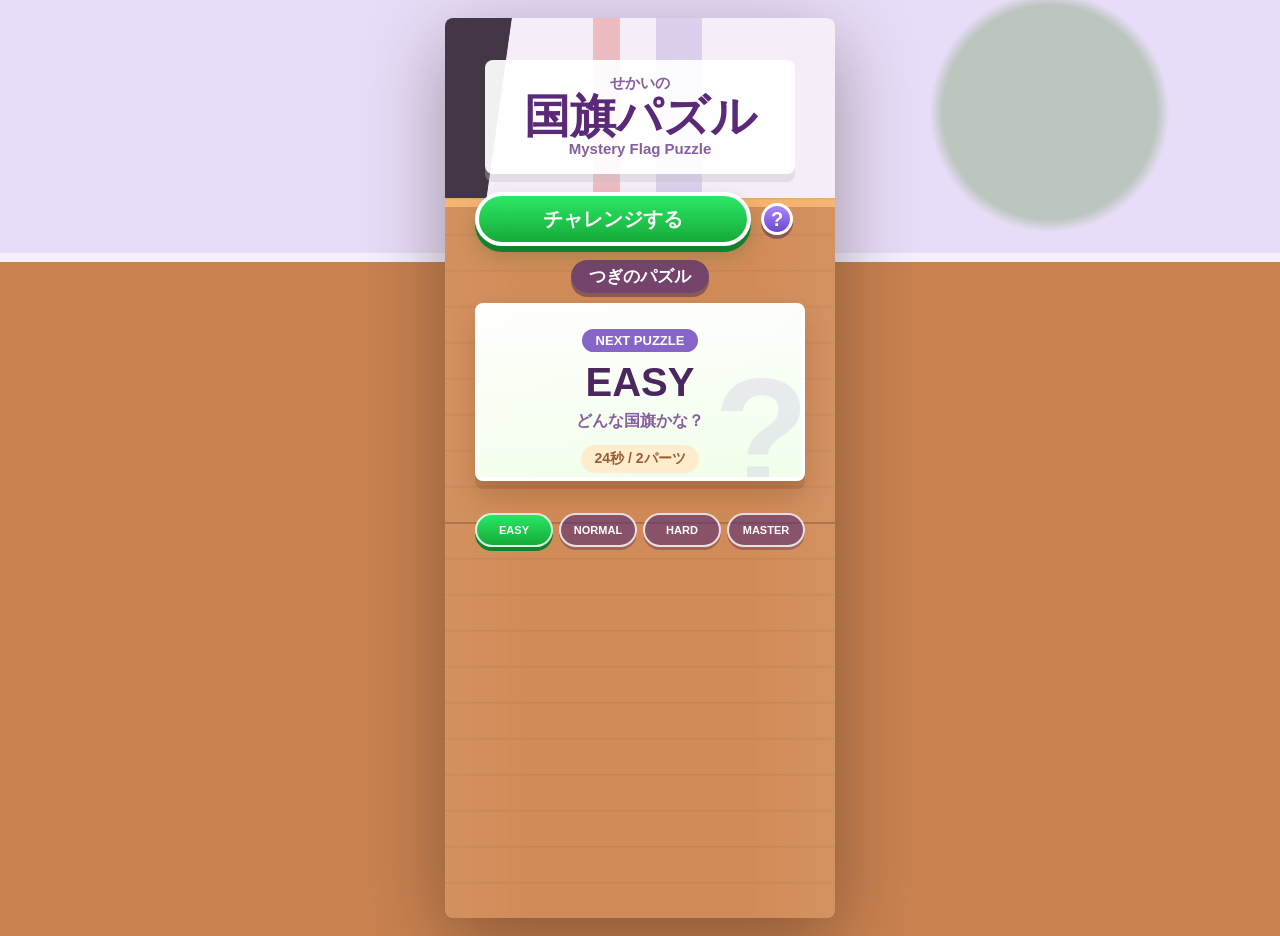
==== index.html @ 8a5a6264 "Create world flag puzzle game" ====
<!doctype html>
<html lang="ja">
  <head>
    <meta charset="utf-8" />
    <meta name="viewport" content="width=device-width, initial-scale=1" />
    <title>せかいの国旗パズルゲーム</title>
    <link rel="stylesheet" href="styles.css" />
  </head>
  <body>
    <main class="game" aria-live="polite">
      <section class="desk" aria-label="国旗パズルゲーム">
        <section class="home-screen" id="homeScreen" aria-label="トップ画面">
          <div class="home-title">
            <span class="title-small">せかいの</span>
            <h1>国旗パズル</h1>
            <span class="title-small">Mystery Flag Puzzle</span>
          </div>

          <div class="home-actions">
            <button class="start-button" id="startButton" type="button">チャレンジする</button>
            <button class="help-button help-button-large" id="homeRulesButton" type="button" aria-label="ルールを見る" title="ルールを見る">?</button>
          </div>

          <div class="level-select-title">つぎのパズル</div>
          <div class="level-list next-challenge" id="levelList"></div>
          <div class="difficulty-road" id="difficultyRoad" aria-label="難易度の進み方"></div>
        </section>

        <section class="play-screen" id="playScreen" aria-label="プレイ画面" hidden>
          <div class="top-ui">
            <button class="icon-button" id="homeButton" type="button" aria-label="トップへ戻る" title="トップへ戻る">
              <span aria-hidden="true">⌂</span>
            </button>
            <div class="country-pill" id="countryName">
              <span class="country-ja">メキシコ</span>
              <span class="country-en">Mexico</span>
            </div>
            <div class="point-pill" aria-label="ポイント" title="ポイント">
              <span class="point-badge" aria-hidden="true"></span>
              <span id="pointCount">0</span>
            </div>
          </div>

          <div class="level-row">
            <div class="level-chip" id="levelChip">STAGE 1</div>
            <button class="help-button" id="rulesButton" type="button" aria-label="ルールを見る" title="ルールを見る">?</button>
          </div>

          <div class="timer-pill" aria-label="残り時間">
            <span class="clock" aria-hidden="true"></span>
            <span id="timer">20s</span>
          </div>

          <div class="flag-stage">
            <div class="tray">
              <div class="flag-board" id="flagBoard"></div>
            </div>
          </div>

          <div class="parts-zone" id="partsZone" aria-label="候補パーツ"></div>

          <div class="hint-pill" id="message">パーツをタップして国旗を完成させよう</div>
          <button class="continue-button" id="continueButton" type="button" hidden>つぎへ</button>
        </section>

        <dialog class="result-dialog" id="resultDialog">
          <div class="result-title" id="resultTitle">クリア！</div>
          <p id="resultText">よくできました。</p>
          <div class="result-actions">
            <button class="secondary-button" id="closeDialogButton" type="button">つづける</button>
            <button class="primary-button" id="nextButton" type="button">次の国旗</button>
          </div>
        </dialog>

        <dialog class="rules-dialog" id="rulesDialog">
          <div class="result-title">ルール</div>
          <p>国名に合うパーツを全部タップして、国旗を完成させます。</p>
          <p>正しいパーツは +1 ポイント。クリア時は残り時間ボーナスが入ります。</p>
          <p>ポイントはスコアです。最後まで進むとランクが出ます。</p>
          <div class="result-actions">
            <button class="primary-button" id="closeRulesButton" type="button">OK</button>
          </div>
        </dialog>
      </section>
    </main>

    <script src="script.js"></script>
  </body>
</html>
---- styles.css ----
:root {
  --ink: #402151;
  --panel: #fff7e5;
  --wood: #d28a53;
  --wood-dark: #9d623a;
  --sky: #e8ddf8;
  --blue: #18b8e8;
  --green: #22cf4f;
  --red: #f32935;
  --shadow: 0 18px 26px rgba(82, 48, 27, 0.24);
}

* {
  box-sizing: border-box;
}

html,
body {
  min-height: 100%;
}

body {
  margin: 0;
  font-family: "Trebuchet MS", "Hiragino Sans", "Yu Gothic", sans-serif;
  color: var(--ink);
  background:
    radial-gradient(circle at 82% 12%, rgba(85, 142, 55, 0.3) 0 8%, transparent 9%),
    linear-gradient(180deg, var(--sky) 0 27%, #f4f0ff 27% 28%, #c98250 28% 100%);
}

button {
  font: inherit;
}

[hidden] {
  display: none !important;
}

.game {
  min-height: 100vh;
  display: grid;
  align-items: center;
  justify-items: start;
  padding: 0;
}

.desk {
  position: relative;
  width: min(390px, 100vw);
  min-height: min(900px, 100vh);
  overflow: hidden;
  border-radius: 8px;
  background:
    linear-gradient(90deg, rgba(255, 255, 255, 0.05), transparent 22% 78%, rgba(255, 255, 255, 0.06)),
    repeating-linear-gradient(0deg, transparent 0 34px, rgba(103, 62, 38, 0.09) 35px 36px),
    linear-gradient(180deg, #f4b26c 0 21%, #d18b58 21% 100%);
  box-shadow: 0 24px 80px rgba(37, 18, 17, 0.38);
}

.desk::before {
  content: "";
  position: absolute;
  inset: 0 0 auto 0;
  height: 180px;
  background:
    linear-gradient(98deg, #433746 0 16%, transparent 16.2%),
    linear-gradient(90deg, transparent 0 38%, rgba(219, 96, 91, 0.35) 38% 45%, transparent 45% 54%, rgba(139, 117, 202, 0.25) 54% 66%, transparent 66%),
    #f5edf8;
}

.desk::after {
  content: "";
  position: absolute;
  left: 0;
  right: 0;
  top: 504px;
  height: 2px;
  background: rgba(99, 60, 35, 0.28);
}

.top-ui,
.level-row,
.home-screen,
.play-screen,
.timer-pill,
.flag-stage,
.parts-zone,
.hint-pill {
  position: relative;
  z-index: 1;
}

.home-screen {
  height: min(900px, 100vh);
  overflow-y: auto;
  padding: 42px 18px 18px;
  scrollbar-width: thin;
}

.home-title {
  width: min(310px, 100%);
  margin: 0 auto 18px;
  padding: 14px 18px 16px;
  border-radius: 8px;
  color: #5a2a78;
  background: rgba(255, 255, 255, 0.93);
  text-align: center;
  box-shadow: 0 8px 0 rgba(194, 190, 196, 0.35);
}

.home-title h1 {
  margin: 0;
  font-size: clamp(34px, 10vw, 46px);
  line-height: 1.05;
  letter-spacing: 0;
}

.title-small {
  display: block;
  color: #86609e;
  font-size: 15px;
  font-weight: 900;
  line-height: 1.2;
}

.home-actions {
  display: grid;
  grid-template-columns: 1fr 44px;
  gap: 10px;
  width: min(330px, 100%);
  margin: 0 auto 14px;
  align-items: center;
}

.start-button {
  min-height: 54px;
  border: 4px solid #fff;
  border-radius: 999px;
  color: #fff;
  background: linear-gradient(180deg, #2be865, #16aa39);
  font-size: 20px;
  font-weight: 900;
  box-shadow: 0 6px 0 #10822d, 0 10px 18px rgba(27, 96, 35, 0.24);
  cursor: pointer;
}

.help-button-large {
  width: 44px;
  font-size: 24px;
}

.level-select-title {
  width: max-content;
  margin: 0 auto 10px;
  padding: 5px 18px;
  border-radius: 999px;
  color: #fff;
  background: rgba(91, 49, 116, 0.78);
  font-size: 17px;
  font-weight: 900;
  box-shadow: 0 4px 0 rgba(59, 30, 77, 0.45);
}

.level-list {
  display: grid;
  gap: 14px;
  padding-bottom: 18px;
}

.next-challenge {
  width: min(330px, 100%);
  margin: 0 auto;
}

.next-stage-card {
  position: relative;
  min-height: 178px;
  width: 100%;
  border: 4px solid rgba(255, 255, 255, 0.92);
  border-radius: 8px;
  color: #4a275e;
  background:
    linear-gradient(180deg, rgba(255, 255, 255, 0.96), rgba(255, 247, 229, 0.96)),
    linear-gradient(135deg, #fff3b8, #9be29b);
  box-shadow: 0 8px 0 rgba(130, 78, 46, 0.25), 0 16px 26px rgba(89, 50, 32, 0.2);
  cursor: pointer;
  overflow: hidden;
}

.next-stage-card::before {
  content: "?";
  position: absolute;
  right: -8px;
  bottom: -34px;
  color: rgba(135, 101, 200, 0.12);
  font-size: 156px;
  font-weight: 900;
  line-height: 1;
}

.next-stage-card span {
  position: relative;
  z-index: 1;
  display: block;
  text-align: center;
}

.next-stage-kicker {
  width: max-content;
  margin: 18px auto 10px;
  padding: 4px 14px;
  border-radius: 999px;
  color: #fff;
  background: #8765c8;
  font-size: 13px;
  font-weight: 900;
}

.next-stage-title {
  color: #4a275e;
  font-size: 40px;
  font-weight: 900;
  line-height: 1;
}

.next-stage-hint {
  margin-top: 9px;
  color: #86609e;
  font-size: 16px;
  font-weight: 900;
}

.next-stage-meta {
  width: max-content;
  margin: 13px auto 0;
  padding: 5px 13px;
  border-radius: 999px;
  color: #9a5b35;
  background: rgba(255, 236, 202, 0.92);
  font-size: 14px;
  font-weight: 900;
}

.next-stage-card.difficulty-easy {
  background:
    linear-gradient(180deg, rgba(255, 255, 255, 0.96), rgba(245, 255, 238, 0.96)),
    linear-gradient(135deg, #fff3b8, #76e596);
}

.next-stage-card.difficulty-normal {
  background:
    linear-gradient(180deg, rgba(255, 255, 255, 0.96), rgba(235, 250, 255, 0.96)),
    linear-gradient(135deg, #bff1ff, #78b8ff);
}

.next-stage-card.difficulty-hard {
  background:
    linear-gradient(180deg, rgba(255, 255, 255, 0.96), rgba(255, 245, 226, 0.96)),
    linear-gradient(135deg, #ffd47c, #ff9a5a);
}

.next-stage-card.difficulty-master {
  background:
    linear-gradient(180deg, rgba(255, 255, 255, 0.96), rgba(244, 236, 255, 0.96)),
    linear-gradient(135deg, #d5c4ff, #8b64df);
}

.difficulty-road {
  display: grid;
  grid-template-columns: repeat(4, minmax(0, 1fr));
  gap: 6px;
  width: min(330px, 100%);
  margin: 14px auto 0;
}

.road-item {
  min-height: 34px;
  display: grid;
  place-items: center;
  padding: 0 2px;
  border: 2px solid rgba(255, 255, 255, 0.82);
  border-radius: 999px;
  color: #fff;
  background: rgba(91, 49, 116, 0.62);
  font-size: 11px;
  font-weight: 900;
  box-shadow: 0 3px 0 rgba(59, 30, 77, 0.32);
  cursor: pointer;
}

.road-item.active {
  background: linear-gradient(180deg, #2be865, #16aa39);
  box-shadow: 0 4px 0 #10822d;
}

.difficulty-section {
  border-radius: 8px;
  padding: 10px;
  background: rgba(255, 247, 229, 0.62);
  box-shadow: inset 0 0 0 2px rgba(255, 255, 255, 0.55);
}

.difficulty-header {
  display: flex;
  align-items: center;
  justify-content: space-between;
  gap: 8px;
  margin-bottom: 9px;
}

.difficulty-name {
  display: inline-flex;
  min-height: 30px;
  align-items: center;
  padding: 3px 14px;
  border-radius: 999px;
  color: #fff;
  font-size: 18px;
  font-weight: 900;
  box-shadow: 0 4px 0 rgba(72, 42, 52, 0.25);
}

.difficulty-note {
  color: #6c4257;
  font-size: 12px;
  font-weight: 900;
}

.difficulty-easy .difficulty-name {
  background: linear-gradient(180deg, #35df65, #17a949);
}

.difficulty-normal .difficulty-name {
  background: linear-gradient(180deg, #28c8ef, #168db5);
}

.difficulty-hard .difficulty-name {
  background: linear-gradient(180deg, #ffb53d, #e2741d);
}

.difficulty-master .difficulty-name {
  background: linear-gradient(180deg, #a887ff, #6841bd);
}

.difficulty-grid {
  display: grid;
  grid-template-columns: repeat(2, minmax(0, 1fr));
  gap: 10px;
}

.level-card {
  min-height: 76px;
  padding: 11px 8px 10px;
  border: 3px solid rgba(255, 255, 255, 0.88);
  border-radius: 8px;
  color: #4a275e;
  background:
    linear-gradient(180deg, rgba(255, 255, 255, 0.95), rgba(255, 247, 229, 0.95)),
    linear-gradient(135deg, #fff3b8, #f7b0c8);
  box-shadow: 0 6px 0 rgba(130, 78, 46, 0.23), 0 10px 18px rgba(89, 50, 32, 0.18);
  cursor: pointer;
  text-align: center;
}

.level-card.next-level {
  border-color: #fff;
  background:
    linear-gradient(180deg, rgba(255, 255, 255, 0.98), rgba(255, 250, 220, 0.98)),
    linear-gradient(135deg, #fff18c, #5ee48a);
  box-shadow: 0 7px 0 rgba(20, 122, 61, 0.35), 0 10px 18px rgba(89, 50, 32, 0.18);
}

.level-card:active {
  transform: translateY(4px);
  box-shadow: 0 2px 0 rgba(130, 78, 46, 0.23);
}

.level-card span {
  display: block;
}

.level-card-number {
  width: max-content;
  margin: 0 auto 4px;
  padding: 2px 9px;
  border-radius: 999px;
  color: #fff;
  background: #8765c8;
  font-size: 12px;
  font-weight: 900;
}

.level-card-en {
  color: #86609e;
  font-size: 11px;
  font-weight: 900;
  line-height: 1.2;
  text-transform: uppercase;
}

.level-card-meta {
  margin-top: 6px;
  color: #9a5b35;
  font-size: 12px;
  font-weight: 900;
}

.top-ui {
  display: grid;
  grid-template-columns: 52px 1fr 94px;
  gap: 12px;
  align-items: center;
  padding: 48px 22px 0;
}

.icon-button {
  width: 50px;
  aspect-ratio: 1;
  border: 4px solid #fff;
  border-radius: 50%;
  color: #fff;
  background: linear-gradient(180deg, #7e88ff, #4a4cd4);
  font-size: 34px;
  font-weight: 900;
  line-height: 1;
  box-shadow: 0 4px 0 #2b2c87, 0 6px 14px rgba(22, 18, 71, 0.35);
  cursor: pointer;
}

.country-pill,
.timer-pill,
.point-pill,
.hint-pill {
  display: flex;
  align-items: center;
  justify-content: center;
  border-radius: 999px;
  font-weight: 900;
  letter-spacing: 0;
  text-align: center;
}

.country-pill {
  flex-direction: column;
  gap: 1px;
  min-width: 0;
  min-height: 58px;
  padding: 7px 12px 8px;
  color: #5a2a78;
  background: rgba(255, 255, 255, 0.93);
  white-space: nowrap;
  box-shadow: 0 8px 0 rgba(194, 190, 196, 0.35);
}

.country-ja {
  font-size: clamp(24px, 6.8vw, 34px);
  line-height: 1.02;
}

.country-en {
  color: #86609e;
  font-size: clamp(12px, 3.2vw, 15px);
  line-height: 1;
}

.point-pill {
  gap: 8px;
  justify-content: flex-start;
  padding: 0 10px 0 6px;
  min-height: 44px;
  color: #fff;
  background: rgba(66, 55, 67, 0.35);
  font-size: 28px;
  text-shadow: 0 2px 0 rgba(0, 0, 0, 0.18);
}

.point-badge {
  position: relative;
  display: grid;
  place-items: center;
  width: 34px;
  aspect-ratio: 1;
  border-radius: 50%;
  border: 4px solid #ffdf65;
  background: radial-gradient(circle, #ffef6c 0 28%, #f7b72e 30% 100%);
  box-shadow: inset 0 0 0 3px #e78f17;
}

.point-badge::before {
  content: "P";
  color: #a45a00;
  font-size: 15px;
  font-weight: 900;
  line-height: 1;
}

.level-row {
  display: flex;
  justify-content: center;
  align-items: center;
  gap: 8px;
  margin: 10px auto 0;
}

.level-chip {
  width: max-content;
  min-height: 32px;
  padding: 4px 18px;
  border-radius: 999px;
  color: #fff;
  background: rgba(91, 49, 116, 0.78);
  font-size: 18px;
  font-weight: 900;
  box-shadow: 0 4px 0 rgba(59, 30, 77, 0.45);
}

.help-button {
  width: 32px;
  aspect-ratio: 1;
  border: 3px solid #fff;
  border-radius: 50%;
  color: #fff;
  background: linear-gradient(180deg, #a887ff, #6d49ce);
  font-size: 20px;
  font-weight: 900;
  line-height: 1;
  box-shadow: 0 4px 0 rgba(59, 30, 77, 0.45);
  cursor: pointer;
}

.timer-pill {
  width: 145px;
  min-height: 52px;
  gap: 9px;
  margin: 10px auto 0;
  color: white;
  background: linear-gradient(180deg, #30d9ff, #109dcc);
  border: 3px solid rgba(255, 255, 255, 0.92);
  font-size: 40px;
  box-shadow: 0 4px 0 #08789d;
}

.clock {
  width: 38px;
  aspect-ratio: 1;
  border-radius: 50%;
  border: 5px solid #e9f9ff;
  background:
    linear-gradient(40deg, transparent 0 46%, #d97922 47% 53%, transparent 54%),
    linear-gradient(92deg, transparent 0 46%, #2a90ba 47% 53%, transparent 54%),
    #fff6d8;
  box-shadow: inset 0 0 0 2px #42c8ed;
}

.flag-stage {
  margin: 74px auto 0;
  width: min(380px, calc(100% - 46px));
  perspective: 900px;
}

.tray {
  padding: 14px 16px 22px;
  background: linear-gradient(180deg, #fffdf8 0%, #f2eadf 100%);
  transform: rotateX(10deg);
  box-shadow: var(--shadow);
}

.flag-board {
  position: relative;
  height: 164px;
  overflow: hidden;
  background: #f6f6f6;
  box-shadow: inset 0 -10px rgba(0, 0, 0, 0.08);
}

.flag-board::after {
  content: "";
  position: absolute;
  inset: 0;
  z-index: 40;
  pointer-events: none;
  box-shadow:
    inset 0 0 0 2px rgba(86, 67, 60, 0.22),
    inset 0 -8px rgba(0, 0, 0, 0.06);
}

.stripe,
.field,
.diagonal,
.cross,
.emblem-slot,
.slot-ghost,
.piece-art {
  position: absolute;
}

.emblem-slot {
  left: 50%;
  top: 50%;
  width: var(--slot-size, 84px);
  height: var(--slot-size, 84px);
  translate: -50% -50%;
  display: grid;
  place-items: center;
  color: rgba(85, 85, 85, 0.22);
  filter: grayscale(1);
}

.emblem-slot.empty {
  opacity: 0.55;
}

.emblem-slot.filled {
  color: inherit;
  opacity: 1;
  filter: none;
  animation: pop-in 260ms ease-out;
}

.parts-zone {
  height: 190px;
  margin: 24px 18px 0;
}

.part {
  position: absolute;
  left: var(--x);
  top: var(--y);
  width: var(--size);
  height: var(--size);
  display: grid;
  place-items: center;
  border: 0;
  background: transparent;
  cursor: pointer;
  touch-action: manipulation;
  transform: rotate(var(--rotate));
  filter: drop-shadow(14px 15px 0 rgba(87, 55, 33, 0.24));
  transition: transform 160ms ease, opacity 180ms ease;
}

.part:hover,
.part:focus-visible {
  transform: translateY(-8px) rotate(var(--rotate));
  outline: none;
}

.part.used {
  opacity: 0;
  pointer-events: none;
}

.piece-art {
  inset: 0;
}

.slot-ghost {
  display: grid;
  place-items: center;
  border: 2px dashed rgba(79, 58, 73, 0.18);
  opacity: 0.28;
  filter: grayscale(1);
}

.slot-ghost .piece-art {
  position: relative;
  width: 100%;
  height: 100%;
}

.board-piece {
  inset: auto;
  right: auto;
  bottom: auto;
  animation: pop-in 220ms ease-out;
  filter: drop-shadow(0 4px 0 rgba(0, 0, 0, 0.08));
}

.board-piece.c-white,
.board-piece.white-panel,
.board-piece.white-field,
.board-piece.arg-white,
.board-piece.egypt-white {
  box-shadow:
    inset 0 0 0 1px rgba(84, 72, 68, 0.18),
    inset 0 -4px rgba(0, 0, 0, 0.035);
}

.blank-bg {
  background:
    linear-gradient(135deg, rgba(255, 255, 255, 0.86), rgba(238, 238, 238, 0.86)),
    repeating-linear-gradient(45deg, #ececec 0 12px, #f7f7f7 12px 24px);
}

.hint-pill {
  width: min(348px, calc(100% - 40px));
  min-height: 56px;
  margin: 0 auto 12px;
  padding: 10px 18px;
  color: #fff;
  background: rgba(171, 103, 61, 0.72);
  font-size: clamp(18px, 5.1vw, 23px);
  text-shadow: 0 2px 0 rgba(95, 52, 29, 0.25);
}

.continue-button {
  position: relative;
  z-index: 1;
  display: block;
  width: min(260px, calc(100% - 72px));
  min-height: 52px;
  margin: 0 auto 12px;
  border: 4px solid #fff;
  border-radius: 999px;
  color: #fff;
  background: linear-gradient(180deg, #2be865, #16aa39);
  font-size: 24px;
  font-weight: 900;
  box-shadow: 0 6px 0 #10822d, 0 10px 18px rgba(27, 96, 35, 0.24);
  cursor: pointer;
}

.result-dialog,
.rules-dialog {
  z-index: 4;
  width: min(360px, calc(100% - 42px));
  border: 0;
  border-radius: 8px;
  padding: 24px;
  color: var(--ink);
  background: var(--panel);
  box-shadow: 0 22px 70px rgba(35, 15, 32, 0.4);
}

.result-dialog::backdrop,
.rules-dialog::backdrop {
  background: rgba(34, 18, 28, 0.38);
}

.result-title {
  font-size: 34px;
  font-weight: 900;
}

.result-dialog p,
.rules-dialog p {
  margin: 8px 0 18px;
  font-weight: 700;
}

.result-actions {
  display: flex;
  gap: 10px;
}

.primary-button,
.secondary-button {
  flex: 1;
  min-height: 48px;
  border: 0;
  border-radius: 8px;
  font-weight: 900;
  color: white;
  cursor: pointer;
}

.primary-button {
  background: linear-gradient(180deg, #28e255, #16aa39);
  box-shadow: inset 0 2px rgba(255, 255, 255, 0.45);
}

.secondary-button {
  background: #8765c8;
}

.mexico-bg {
  background: linear-gradient(90deg, #15895e 0 33.33%, #fff 33.33% 66.66%, #ff1f35 66.66%);
}

.green-panel {
  background: #15895e;
}

.white-panel,
.white-field,
.arg-white {
  background: #fff;
}

.red-panel {
  background: #ff1f35;
}

.red-field {
  background: #fa1f23;
}

.egypt-red {
  background: #de2447;
}

.egypt-white {
  background: #fff;
}

.egypt-black {
  background: #111;
}

.arg-blue-top,
.arg-blue-bottom {
  background: #72c7f2;
}

.vietnam-bg {
  background: #fa1f23;
}

.egypt-bg {
  background: linear-gradient(180deg, #de2447 0 33.33%, #fff 33.33% 66.66%, #111 66.66%);
}

.korea-bg {
  background: #fff;
}

.union-bg {
  background: #131aa7;
}

.union-bg::before,
.union-bg::after {
  content: "";
  position: absolute;
  inset: 0;
}

.union-bg::before {
  background:
    linear-gradient(32deg, transparent 0 43%, #fff 43.5% 47.5%, #d91e35 48% 51%, #fff 51.5% 55.5%, transparent 56%),
    linear-gradient(148deg, transparent 0 43%, #fff 43.5% 47.5%, #d91e35 48% 51%, #fff 51.5% 55.5%, transparent 56%);
}

.union-bg::after {
  background:
    linear-gradient(90deg, transparent 0 42%, #fff 42% 58%, transparent 58%),
    linear-gradient(0deg, transparent 0 38%, #fff 38% 62%, transparent 62%),
    linear-gradient(90deg, transparent 0 45%, #d91e35 45% 55%, transparent 55%),
    linear-gradient(0deg, transparent 0 43%, #d91e35 43% 57%, transparent 57%);
}

.center {
  left: 50%;
  top: 50%;
  translate: -50% -50%;
}

.star {
  width: 100%;
  height: 100%;
  background: #ffd92e;
  clip-path: polygon(50% 0, 61% 35%, 98% 35%, 68% 56%, 79% 91%, 50% 70%, 21% 91%, 32% 56%, 2% 35%, 39% 35%);
}

.eagle {
  color: #d6a11c;
}

.eagle::before {
  content: "♜";
  font-size: 74px;
  line-height: 1;
}

.sun,
.taegeuk {
  border-radius: 50%;
  background: #fff;
}

.sun::before {
  content: "";
  position: absolute;
  inset: 11%;
  border-radius: 50%;
  background:
    repeating-conic-gradient(from 2deg, #f6bd36 0 5deg, transparent 5deg 10deg),
    radial-gradient(circle, #ffd43f 0 29%, transparent 30%);
}

.blue-sun {
  filter: hue-rotate(178deg) saturate(1.5);
}

.mexico-seal::before {
  content: "🦅";
  font-size: 48px;
  line-height: 1;
}

.taegeuk {
  overflow: hidden;
  border: 1px solid rgba(0, 0, 0, 0.06);
  background: linear-gradient(180deg, #e62d44 0 50%, #0752b8 50%);
}

.taegeuk::before,
.taegeuk::after {
  content: "";
  position: absolute;
  width: 50%;
  height: 50%;
  border-radius: 50%;
  left: 25%;
}

.taegeuk::before {
  top: 0;
  background: #0752b8;
}

.taegeuk::after {
  bottom: 0;
  background: #e62d44;
}

.trigrams {
  color: #111;
  font-size: 38px;
  font-weight: 900;
  line-height: 0.75;
  display: grid;
  gap: 2px;
}

.trigram-set {
  position: absolute;
  width: 58px;
  height: 34px;
}

.piece-art.trigram-a,
.piece-art.trigram-b,
.piece-art.trigram-c,
.piece-art.trigram-d {
  left: 0;
  top: 0;
  right: auto;
  bottom: auto;
  width: 100%;
  height: 100%;
  display: grid;
  align-content: center;
  gap: 12%;
  transform: none;
}

.piece-art.trigram-a span,
.piece-art.trigram-b span,
.piece-art.trigram-c span,
.piece-art.trigram-d span {
  display: block;
  height: 20%;
  background: #111;
}

.piece-art.trigram-b span:nth-child(2),
.piece-art.trigram-c span:nth-child(1),
.piece-art.trigram-c span:nth-child(3),
.piece-art.trigram-d span {
  background: linear-gradient(90deg, #111 0 42%, transparent 42% 58%, #111 58%);
}

.trigram-set span {
  display: block;
  height: 7px;
  margin-bottom: 5px;
  background: #111;
}

.trigram-set.split span:nth-child(2) {
  background: linear-gradient(90deg, #111 0 42%, transparent 42% 58%, #111 58%);
}

.trigram-a {
  left: 20%;
  top: 20%;
  transform: rotate(-32deg);
}

.trigram-b {
  right: 20%;
  top: 20%;
  transform: rotate(32deg);
}

.trigram-c {
  left: 20%;
  bottom: 20%;
  transform: rotate(32deg);
}

.trigram-d {
  right: 20%;
  bottom: 20%;
  transform: rotate(-32deg);
}

.leaf {
  width: 100%;
  height: 100%;
  background: #fff;
  clip-path: polygon(48% 0, 58% 23%, 76% 15%, 70% 35%, 94% 32%, 72% 48%, 83% 68%, 59% 59%, 55% 100%, 45% 100%, 41% 59%, 17% 68%, 28% 48%, 6% 32%, 30% 35%, 24% 15%, 42% 23%);
}

.five-stars {
  position: relative;
  width: 100%;
  height: 100%;
}

.five-stars::before {
  content: "✦ ✦\A ✦\A✦ ✦";
  white-space: pre;
  position: absolute;
  inset: 0;
  display: grid;
  place-items: center;
  color: #fff;
  font-size: 28px;
  line-height: 0.8;
  font-weight: 900;
}

.stgeorge {
  background:
    linear-gradient(90deg, transparent 0 42%, #e51f2f 42% 58%, transparent 58%),
    linear-gradient(0deg, transparent 0 42%, #e51f2f 42% 58%, transparent 58%);
}

.red-cross {
  background:
    linear-gradient(90deg, transparent 0 42%, #e51f2f 42% 58%, transparent 58%),
    linear-gradient(0deg, transparent 0 42%, #e51f2f 42% 58%, transparent 58%);
}

.c-red {
  background: #e82936;
}

.c-deep-red {
  background: #c8192e;
}

.c-white {
  background: #fff;
}

.c-blue {
  background: #1756b8;
}

.c-navy {
  background: #122486;
}

.c-sky {
  background: #72c7f2;
}

.c-green {
  background: #138a57;
}

.c-deep-green {
  background: #087847;
}

.c-yellow {
  background: #ffd735;
}

.c-gold {
  background: #f4b22a;
}

.c-black {
  background: #111;
}

.c-orange {
  background: #f48b35;
}

.c-maroon {
  background: #7b1432;
}

.stripe-reds {
  background: repeating-linear-gradient(180deg, #e82936 0 7.69%, #fff 7.69% 15.38%);
}

.stripe-red-white {
  background: repeating-linear-gradient(180deg, #e82936 0 7.14%, #fff 7.14% 14.28%);
}

.stripe-blue-white {
  background: repeating-linear-gradient(180deg, #1756b8 0 20%, #fff 20% 40%);
}

.sym-star,
.sym-white-star,
.sym-green-star,
.sym-blue-star,
.sym-black-star {
  background: #ffd735;
  clip-path: polygon(50% 0, 61% 35%, 98% 35%, 68% 56%, 79% 91%, 50% 70%, 21% 91%, 32% 56%, 2% 35%, 39% 35%);
}

.sym-white-star {
  background: #fff;
}

.sym-green-star {
  background: #087847;
}

.sym-blue-star {
  background: #1756b8;
}

.sym-black-star {
  background: #111;
}

.sym-red-disc,
.sym-blue-disc,
.sym-yellow-disc {
  border-radius: 50%;
}

.sym-red-disc {
  background: #e82936;
}

.sym-blue-disc {
  background: #1756b8;
}

.sym-yellow-disc {
  background: #f4b22a;
}

.sym-sun,
.sym-blue-wheel {
  border-radius: 50%;
  background: #fff;
}

.sym-sun::before,
.sym-blue-wheel::before {
  content: "";
  position: absolute;
  inset: 8%;
  border-radius: 50%;
  background:
    repeating-conic-gradient(from 2deg, #f4b22a 0 5deg, transparent 5deg 10deg),
    radial-gradient(circle, #ffd735 0 30%, transparent 31%);
}

.sym-blue-wheel::before {
  background:
    repeating-conic-gradient(from 2deg, #1756b8 0 4deg, transparent 4deg 9deg),
    radial-gradient(circle, #1756b8 0 14%, transparent 15%);
}

.sym-eagle {
  display: grid;
  place-items: center;
  color: #b8841c;
}

.sym-eagle::before {
  content: "♜";
  font-size: min(80px, 15vw);
  line-height: 1;
}

.sym-maple {
  background: #e82936;
  clip-path: polygon(48% 0, 58% 23%, 76% 15%, 70% 35%, 94% 32%, 72% 48%, 83% 68%, 59% 59%, 55% 100%, 45% 100%, 41% 59%, 17% 68%, 28% 48%, 6% 32%, 30% 35%, 24% 15%, 42% 23%);
}

.sym-crescent {
  color: #fff;
}

.sym-crescent::before {
  content: "";
  position: absolute;
  left: 7%;
  top: 12%;
  width: 58%;
  height: 76%;
  border-radius: 50%;
  background: #fff;
  box-shadow: 13px 0 0 #e82936;
}

.c-deep-green ~ .sym-crescent::before,
.sym-crescent::before {
  box-shadow: 13px 0 0 currentColor;
}

.sym-crescent {
  background:
    radial-gradient(circle at 38% 50%, transparent 0 28%, #fff 29% 43%, transparent 44%),
    linear-gradient(72deg, transparent 0 64%, #fff 65% 72%, transparent 73%);
}

.sym-taegeuk {
  overflow: hidden;
  border-radius: 50%;
  background: linear-gradient(180deg, #e62d44 0 50%, #0752b8 50%);
}

.sym-taegeuk::before,
.sym-taegeuk::after {
  content: "";
  position: absolute;
  width: 50%;
  height: 50%;
  border-radius: 50%;
  left: 25%;
}

.sym-taegeuk::before {
  top: 0;
  background: #0752b8;
}

.sym-taegeuk::after {
  bottom: 0;
  background: #e62d44;
}

.sym-trigram-a,
.sym-trigram-b,
.sym-trigram-c,
.sym-trigram-d {
  display: grid;
  align-content: center;
  gap: 12%;
}

.sym-trigram-a span,
.sym-trigram-b span,
.sym-trigram-c span,
.sym-trigram-d span {
  display: block;
  height: 20%;
  background: #111;
}

.sym-trigram-b span:nth-child(2),
.sym-trigram-c span:nth-child(1),
.sym-trigram-c span:nth-child(3),
.sym-trigram-d span {
  background: linear-gradient(90deg, #111 0 42%, transparent 42% 58%, #111 58%);
}

.shape-diamond-yellow {
  background: #ffd735;
  clip-path: polygon(50% 0, 100% 50%, 50% 100%, 0 50%);
}

.shape-triangle-white,
.shape-triangle-blue,
.shape-triangle-red,
.shape-triangle-green,
.shape-triangle-black {
  clip-path: polygon(0 0, 100% 50%, 0 100%);
}

.shape-triangle-white {
  background: #fff;
}

.shape-triangle-blue {
  background: #1756b8;
}

.shape-triangle-red {
  background: #e82936;
}

.shape-triangle-green {
  background: #138a57;
}

.shape-triangle-black {
  background:
    linear-gradient(135deg, #111 0 36%, transparent 36% 64%, #111 64%),
    transparent;
  clip-path: none;
}

.shape-diagonal-yellow,
.shape-diagonal-white,
.shape-diagonal-red,
.shape-diagonal-black {
  background: linear-gradient(135deg, transparent 0 42%, currentColor 42% 58%, transparent 58%);
}

.shape-diagonal-yellow {
  color: #ffd735;
}

.shape-diagonal-white {
  color: #fff;
}

.shape-diagonal-red {
  color: #e82936;
}

.shape-diagonal-black {
  color: #111;
}

.cross-red,
.cross-white,
.cross-blue,
.cross-yellow {
  background:
    linear-gradient(90deg, transparent 0 42%, currentColor 42% 58%, transparent 58%),
    linear-gradient(0deg, transparent 0 42%, currentColor 42% 58%, transparent 58%);
}

.cross-red {
  color: #e82936;
}

.cross-white {
  color: #fff;
}

.cross-blue {
  color: #1756b8;
}

.cross-yellow {
  color: #ffd735;
}

.nordic-white,
.nordic-blue,
.nordic-yellow,
.nordic-red {
  background:
    linear-gradient(90deg, transparent 0 28%, currentColor 28% 42%, transparent 42%),
    linear-gradient(0deg, transparent 0 42%, currentColor 42% 58%, transparent 58%);
}

.nordic-white {
  color: #fff;
}

.nordic-blue {
  color: #1756b8;
}

.nordic-yellow {
  color: #ffd735;
}

.nordic-red {
  color: #e82936;
}

.canton-blue-stars {
  background:
    radial-gradient(circle at 20% 22%, #fff 0 5%, transparent 6%),
    radial-gradient(circle at 42% 22%, #fff 0 5%, transparent 6%),
    radial-gradient(circle at 64% 22%, #fff 0 5%, transparent 6%),
    radial-gradient(circle at 30% 45%, #fff 0 5%, transparent 6%),
    radial-gradient(circle at 52% 45%, #fff 0 5%, transparent 6%),
    radial-gradient(circle at 74% 45%, #fff 0 5%, transparent 6%),
    #1756b8;
}

.stars-strip {
  background:
    radial-gradient(circle at 20% 30%, #fff 0 6%, transparent 7%),
    radial-gradient(circle at 50% 18%, #fff 0 6%, transparent 7%),
    radial-gradient(circle at 80% 30%, #fff 0 6%, transparent 7%),
    radial-gradient(circle at 35% 62%, #fff 0 6%, transparent 7%),
    radial-gradient(circle at 65% 62%, #fff 0 6%, transparent 7%);
}

.script-sword {
  background:
    linear-gradient(0deg, transparent 0 70%, #fff 70% 78%, transparent 78%),
    linear-gradient(90deg, transparent 0 10%, #fff 10% 88%, transparent 88%);
}

.script-sword::before {
  content: "الله";
  position: absolute;
  inset: 0 0 36% 0;
  display: grid;
  place-items: center;
  color: #fff;
  font-size: 22px;
  font-weight: 900;
}

.sym-shield {
  border-radius: 50% 50% 42% 42%;
  background:
    linear-gradient(90deg, #111 0 25%, #fff 25% 38%, #e82936 38% 62%, #fff 62% 75%, #111 75%);
}

.morocco-star {
  width: 100%;
  height: 100%;
  color: #097a54;
  display: grid;
  place-items: center;
  font-size: 108px;
  font-weight: 900;
}

.morocco-star::before {
  content: "☆";
}

@keyframes pop-in {
  from {
    transform: scale(0.75);
  }

  to {
    transform: scale(1);
  }
}

@media (max-width: 390px) {
  .top-ui {
    grid-template-columns: 48px 1fr 84px;
    gap: 8px;
    padding-inline: 14px;
  }

  .country-pill {
    padding-inline: 12px;
  }

  .point-pill {
    font-size: 24px;
  }

  .flag-stage {
    margin-top: 68px;
  }

  .parts-zone {
    height: 184px;
  }
}

@media (min-width: 700px) {
  .game {
    justify-items: center;
    padding: 18px;
  }
}
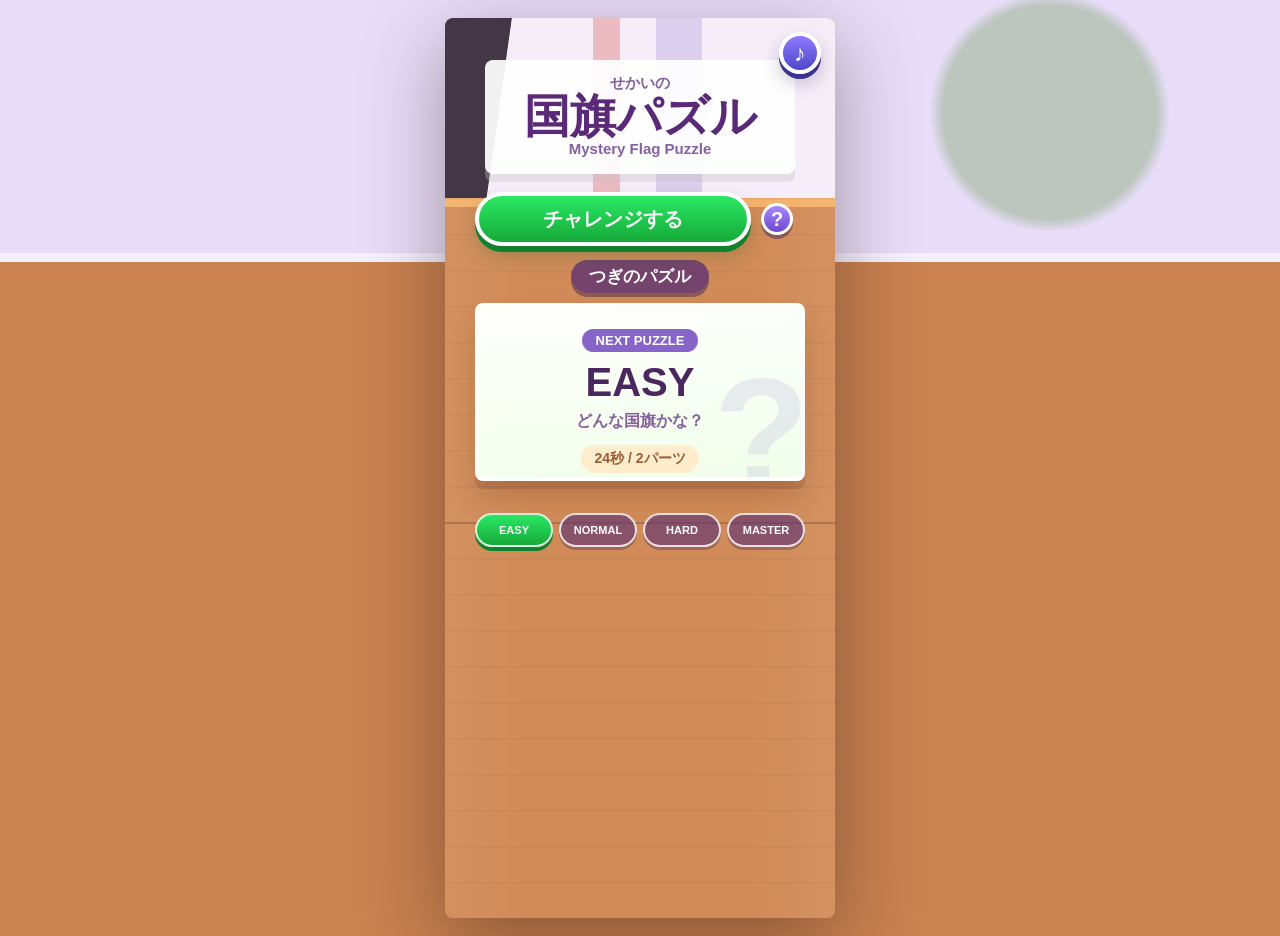
==== commit 19876894: "Add sound controls" ====
--- a/index.html
+++ b/index.html
@@ -9,6 +9,8 @@
   <body>
     <main class="game" aria-live="polite">
       <section class="desk" aria-label="国旗パズルゲーム">
+        <button class="sound-toggle active" id="soundToggle" type="button" aria-label="音を切る" aria-pressed="true" title="音を切る">♪</button>
+
         <section class="home-screen" id="homeScreen" aria-label="トップ画面">
           <div class="home-title">
             <span class="title-small">せかいの</span>
--- a/styles.css
+++ b/styles.css
@@ -82,12 +82,50 @@
 .level-row,
 .home-screen,
 .play-screen,
+.sound-toggle,
 .timer-pill,
 .flag-stage,
 .parts-zone,
 .hint-pill {
   position: relative;
   z-index: 1;
+}
+
+.sound-toggle {
+  position: absolute;
+  top: 14px;
+  right: 14px;
+  z-index: 5;
+  width: 42px;
+  height: 42px;
+  display: grid;
+  place-items: center;
+  border: 4px solid #fff;
+  border-radius: 50%;
+  color: #fff;
+  background: linear-gradient(180deg, #8e79ff, #4f48c8);
+  font-size: 23px;
+  font-weight: 900;
+  line-height: 1;
+  box-shadow: 0 5px 0 #3c318c, 0 9px 18px rgba(42, 27, 83, 0.24);
+  cursor: pointer;
+}
+
+.sound-toggle.muted {
+  color: rgba(255, 255, 255, 0.78);
+  background: linear-gradient(180deg, #aaa1b3, #766d80);
+  box-shadow: 0 5px 0 #5f566a, 0 9px 18px rgba(42, 27, 83, 0.18);
+}
+
+.sound-toggle.muted::after {
+  content: "";
+  position: absolute;
+  width: 26px;
+  height: 4px;
+  border-radius: 999px;
+  background: #fff;
+  transform: rotate(-38deg);
+  box-shadow: 0 2px 0 rgba(64, 33, 81, 0.2);
 }
 
 .home-screen {
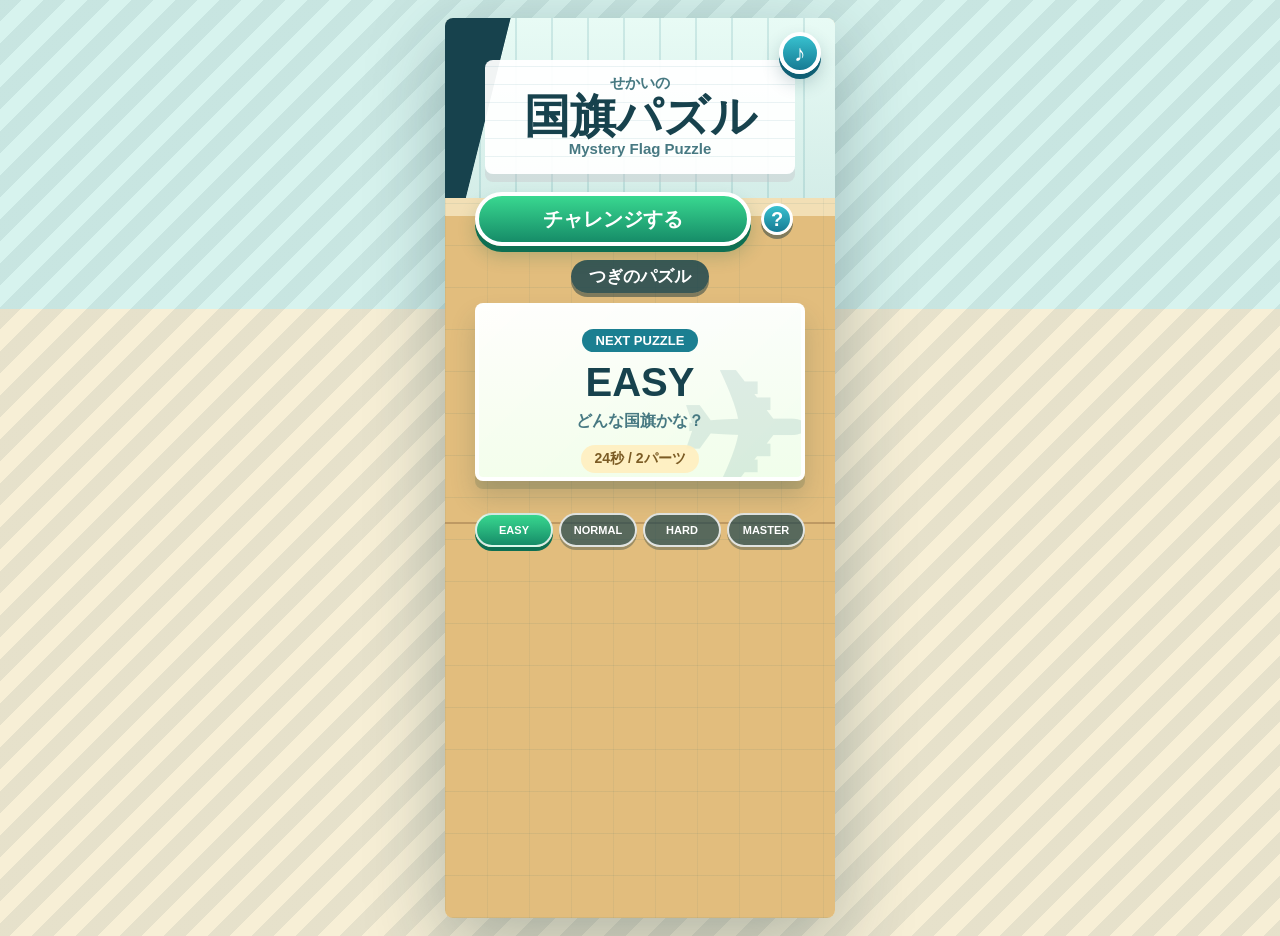
==== commit 0494dbad: "Add release cache checks" ====
--- a/index.html
+++ b/index.html
@@ -4,7 +4,7 @@
     <meta charset="utf-8" />
     <meta name="viewport" content="width=device-width, initial-scale=1" />
     <title>せかいの国旗パズルゲーム</title>
-    <link rel="stylesheet" href="styles.css" />
+    <link rel="stylesheet" href="styles.css?v=20260705-4" />
   </head>
   <body>
     <main class="game" aria-live="polite">
@@ -86,6 +86,6 @@
       </section>
     </main>
 
-    <script src="script.js"></script>
+    <script src="script.js?v=20260705-4"></script>
   </body>
 </html>
--- a/styles.css
+++ b/styles.css
@@ -1,13 +1,13 @@
 :root {
-  --ink: #402151;
-  --panel: #fff7e5;
-  --wood: #d28a53;
-  --wood-dark: #9d623a;
-  --sky: #e8ddf8;
-  --blue: #18b8e8;
-  --green: #22cf4f;
+  --ink: #183f4a;
+  --panel: #fffaf0;
+  --wood: #e0b978;
+  --wood-dark: #8e6d45;
+  --sky: #d8f0ec;
+  --blue: #1ba7d6;
+  --green: #34b77a;
   --red: #f32935;
-  --shadow: 0 18px 26px rgba(82, 48, 27, 0.24);
+  --shadow: 0 18px 34px rgba(42, 66, 69, 0.22);
 }
 
 * {
@@ -24,8 +24,9 @@
   font-family: "Trebuchet MS", "Hiragino Sans", "Yu Gothic", sans-serif;
   color: var(--ink);
   background:
-    radial-gradient(circle at 82% 12%, rgba(85, 142, 55, 0.3) 0 8%, transparent 9%),
-    linear-gradient(180deg, var(--sky) 0 27%, #f4f0ff 27% 28%, #c98250 28% 100%);
+    linear-gradient(135deg, rgba(24, 63, 74, 0.08) 0 25%, transparent 25% 50%, rgba(24, 63, 74, 0.08) 50% 75%, transparent 75%),
+    linear-gradient(180deg, #d7f3ee 0 33%, #f7efd6 33% 100%);
+  background-size: 44px 44px, auto;
 }
 
 button {
@@ -51,10 +52,11 @@
   overflow: hidden;
   border-radius: 8px;
   background:
-    linear-gradient(90deg, rgba(255, 255, 255, 0.05), transparent 22% 78%, rgba(255, 255, 255, 0.06)),
-    repeating-linear-gradient(0deg, transparent 0 34px, rgba(103, 62, 38, 0.09) 35px 36px),
-    linear-gradient(180deg, #f4b26c 0 21%, #d18b58 21% 100%);
-  box-shadow: 0 24px 80px rgba(37, 18, 17, 0.38);
+    linear-gradient(180deg, rgba(255, 255, 255, 0.3), transparent 18%),
+    repeating-linear-gradient(0deg, rgba(29, 95, 104, 0.08) 0 1px, transparent 1px 42px),
+    repeating-linear-gradient(90deg, rgba(29, 95, 104, 0.06) 0 1px, transparent 1px 42px),
+    linear-gradient(180deg, #f2dfb5 0 22%, #e2bd7d 22% 100%);
+  box-shadow: 0 24px 80px rgba(21, 53, 58, 0.32);
 }
 
 .desk::before {
@@ -63,9 +65,9 @@
   inset: 0 0 auto 0;
   height: 180px;
   background:
-    linear-gradient(98deg, #433746 0 16%, transparent 16.2%),
-    linear-gradient(90deg, transparent 0 38%, rgba(219, 96, 91, 0.35) 38% 45%, transparent 45% 54%, rgba(139, 117, 202, 0.25) 54% 66%, transparent 66%),
-    #f5edf8;
+    linear-gradient(104deg, #17424d 0 15%, transparent 15.2%),
+    repeating-linear-gradient(90deg, transparent 0 34px, rgba(30, 123, 132, 0.14) 34px 36px),
+    linear-gradient(180deg, #e8fbf5, #d4ede8);
 }
 
 .desk::after {
@@ -103,11 +105,11 @@
   border: 4px solid #fff;
   border-radius: 50%;
   color: #fff;
-  background: linear-gradient(180deg, #8e79ff, #4f48c8);
+  background: linear-gradient(180deg, #38c1cf, #167b94);
   font-size: 23px;
   font-weight: 900;
   line-height: 1;
-  box-shadow: 0 5px 0 #3c318c, 0 9px 18px rgba(42, 27, 83, 0.24);
+  box-shadow: 0 5px 0 #0f5f74, 0 9px 18px rgba(20, 70, 85, 0.24);
   cursor: pointer;
 }
 
@@ -140,8 +142,10 @@
   margin: 0 auto 18px;
   padding: 14px 18px 16px;
   border-radius: 8px;
-  color: #5a2a78;
-  background: rgba(255, 255, 255, 0.93);
+  color: #17424d;
+  background:
+    repeating-linear-gradient(0deg, transparent 0 17px, rgba(54, 135, 147, 0.1) 17px 18px),
+    rgba(255, 255, 255, 0.94);
   text-align: center;
   box-shadow: 0 8px 0 rgba(194, 190, 196, 0.35);
 }
@@ -155,7 +159,7 @@
 
 .title-small {
   display: block;
-  color: #86609e;
+  color: #477982;
   font-size: 15px;
   font-weight: 900;
   line-height: 1.2;
@@ -175,10 +179,10 @@
   border: 4px solid #fff;
   border-radius: 999px;
   color: #fff;
-  background: linear-gradient(180deg, #2be865, #16aa39);
+  background: linear-gradient(180deg, #39d890, #168c68);
   font-size: 20px;
   font-weight: 900;
-  box-shadow: 0 6px 0 #10822d, 0 10px 18px rgba(27, 96, 35, 0.24);
+  box-shadow: 0 6px 0 #0e6f52, 0 10px 18px rgba(27, 96, 72, 0.24);
   cursor: pointer;
 }
 
@@ -193,10 +197,10 @@
   padding: 5px 18px;
   border-radius: 999px;
   color: #fff;
-  background: rgba(91, 49, 116, 0.78);
+  background: rgba(23, 66, 77, 0.82);
   font-size: 17px;
   font-weight: 900;
-  box-shadow: 0 4px 0 rgba(59, 30, 77, 0.45);
+  box-shadow: 0 4px 0 rgba(11, 44, 54, 0.45);
 }
 
 .level-list {
@@ -216,21 +220,22 @@
   width: 100%;
   border: 4px solid rgba(255, 255, 255, 0.92);
   border-radius: 8px;
-  color: #4a275e;
-  background:
-    linear-gradient(180deg, rgba(255, 255, 255, 0.96), rgba(255, 247, 229, 0.96)),
-    linear-gradient(135deg, #fff3b8, #9be29b);
-  box-shadow: 0 8px 0 rgba(130, 78, 46, 0.25), 0 16px 26px rgba(89, 50, 32, 0.2);
+  color: #17424d;
+  background:
+    repeating-linear-gradient(0deg, transparent 0 18px, rgba(31, 105, 117, 0.1) 18px 19px),
+    linear-gradient(180deg, rgba(255, 255, 255, 0.97), rgba(255, 249, 232, 0.97)),
+    linear-gradient(135deg, #f6df8f, #8bd5c9);
+  box-shadow: 0 8px 0 rgba(80, 100, 74, 0.22), 0 16px 26px rgba(36, 71, 68, 0.2);
   cursor: pointer;
   overflow: hidden;
 }
 
 .next-stage-card::before {
-  content: "?";
+  content: "✈";
   position: absolute;
   right: -8px;
   bottom: -34px;
-  color: rgba(135, 101, 200, 0.12);
+  color: rgba(31, 105, 117, 0.12);
   font-size: 156px;
   font-weight: 900;
   line-height: 1;
@@ -249,13 +254,13 @@
   padding: 4px 14px;
   border-radius: 999px;
   color: #fff;
-  background: #8765c8;
+  background: #1b7f91;
   font-size: 13px;
   font-weight: 900;
 }
 
 .next-stage-title {
-  color: #4a275e;
+  color: #17424d;
   font-size: 40px;
   font-weight: 900;
   line-height: 1;
@@ -263,7 +268,7 @@
 
 .next-stage-hint {
   margin-top: 9px;
-  color: #86609e;
+  color: #477982;
   font-size: 16px;
   font-weight: 900;
 }
@@ -273,8 +278,8 @@
   margin: 13px auto 0;
   padding: 5px 13px;
   border-radius: 999px;
-  color: #9a5b35;
-  background: rgba(255, 236, 202, 0.92);
+  color: #7b5b24;
+  background: rgba(255, 239, 193, 0.92);
   font-size: 14px;
   font-weight: 900;
 }
@@ -319,16 +324,16 @@
   border: 2px solid rgba(255, 255, 255, 0.82);
   border-radius: 999px;
   color: #fff;
-  background: rgba(91, 49, 116, 0.62);
+  background: rgba(23, 66, 77, 0.68);
   font-size: 11px;
   font-weight: 900;
-  box-shadow: 0 3px 0 rgba(59, 30, 77, 0.32);
+  box-shadow: 0 3px 0 rgba(11, 44, 54, 0.32);
   cursor: pointer;
 }
 
 .road-item.active {
-  background: linear-gradient(180deg, #2be865, #16aa39);
-  box-shadow: 0 4px 0 #10822d;
+  background: linear-gradient(180deg, #39d890, #168c68);
+  box-shadow: 0 4px 0 #0e6f52;
 }
 
 .difficulty-section {
@@ -391,11 +396,12 @@
   padding: 11px 8px 10px;
   border: 3px solid rgba(255, 255, 255, 0.88);
   border-radius: 8px;
-  color: #4a275e;
-  background:
+  color: #17424d;
+  background:
+    repeating-linear-gradient(0deg, transparent 0 16px, rgba(31, 105, 117, 0.09) 16px 17px),
     linear-gradient(180deg, rgba(255, 255, 255, 0.95), rgba(255, 247, 229, 0.95)),
-    linear-gradient(135deg, #fff3b8, #f7b0c8);
-  box-shadow: 0 6px 0 rgba(130, 78, 46, 0.23), 0 10px 18px rgba(89, 50, 32, 0.18);
+    linear-gradient(135deg, #f2d885, #88d6ca);
+  box-shadow: 0 6px 0 rgba(80, 100, 74, 0.2), 0 10px 18px rgba(36, 71, 68, 0.16);
   cursor: pointer;
   text-align: center;
 }
@@ -423,13 +429,13 @@
   padding: 2px 9px;
   border-radius: 999px;
   color: #fff;
-  background: #8765c8;
+  background: #1b7f91;
   font-size: 12px;
   font-weight: 900;
 }
 
 .level-card-en {
-  color: #86609e;
+  color: #477982;
   font-size: 11px;
   font-weight: 900;
   line-height: 1.2;
@@ -457,11 +463,11 @@
   border: 4px solid #fff;
   border-radius: 50%;
   color: #fff;
-  background: linear-gradient(180deg, #7e88ff, #4a4cd4);
+  background: linear-gradient(180deg, #38c1cf, #167b94);
   font-size: 34px;
   font-weight: 900;
   line-height: 1;
-  box-shadow: 0 4px 0 #2b2c87, 0 6px 14px rgba(22, 18, 71, 0.35);
+  box-shadow: 0 4px 0 #0f5f74, 0 6px 14px rgba(20, 70, 85, 0.28);
   cursor: pointer;
 }
 
@@ -484,8 +490,10 @@
   min-width: 0;
   min-height: 58px;
   padding: 7px 12px 8px;
-  color: #5a2a78;
-  background: rgba(255, 255, 255, 0.93);
+  color: #17424d;
+  background:
+    repeating-linear-gradient(0deg, transparent 0 14px, rgba(54, 135, 147, 0.09) 14px 15px),
+    rgba(255, 255, 255, 0.94);
   white-space: nowrap;
   box-shadow: 0 8px 0 rgba(194, 190, 196, 0.35);
 }
@@ -496,7 +504,7 @@
 }
 
 .country-en {
-  color: #86609e;
+  color: #477982;
   font-size: clamp(12px, 3.2vw, 15px);
   line-height: 1;
 }
@@ -507,7 +515,7 @@
   padding: 0 10px 0 6px;
   min-height: 44px;
   color: #fff;
-  background: rgba(66, 55, 67, 0.35);
+  background: rgba(26, 75, 82, 0.38);
   font-size: 28px;
   text-shadow: 0 2px 0 rgba(0, 0, 0, 0.18);
 }
@@ -546,10 +554,10 @@
   padding: 4px 18px;
   border-radius: 999px;
   color: #fff;
-  background: rgba(91, 49, 116, 0.78);
+  background: rgba(23, 66, 77, 0.84);
   font-size: 18px;
   font-weight: 900;
-  box-shadow: 0 4px 0 rgba(59, 30, 77, 0.45);
+  box-shadow: 0 4px 0 rgba(11, 44, 54, 0.45);
 }
 
 .help-button {
@@ -558,11 +566,11 @@
   border: 3px solid #fff;
   border-radius: 50%;
   color: #fff;
-  background: linear-gradient(180deg, #a887ff, #6d49ce);
+  background: linear-gradient(180deg, #38c1cf, #167b94);
   font-size: 20px;
   font-weight: 900;
   line-height: 1;
-  box-shadow: 0 4px 0 rgba(59, 30, 77, 0.45);
+  box-shadow: 0 4px 0 rgba(11, 44, 54, 0.45);
   cursor: pointer;
 }
 
@@ -572,10 +580,10 @@
   gap: 9px;
   margin: 10px auto 0;
   color: white;
-  background: linear-gradient(180deg, #30d9ff, #109dcc);
+  background: linear-gradient(180deg, #42c9d4, #15809b);
   border: 3px solid rgba(255, 255, 255, 0.92);
   font-size: 40px;
-  box-shadow: 0 4px 0 #08789d;
+  box-shadow: 0 4px 0 #0f5f74;
 }
 
 .clock {
@@ -592,14 +600,17 @@
 
 .flag-stage {
   margin: 74px auto 0;
-  width: min(380px, calc(100% - 46px));
+  width: min(368px, calc(100% - 46px));
   perspective: 900px;
 }
 
 .tray {
-  padding: 14px 16px 22px;
-  background: linear-gradient(180deg, #fffdf8 0%, #f2eadf 100%);
-  transform: rotateX(10deg);
+  padding: 18px 18px 24px;
+  border-radius: 6px;
+  background:
+    repeating-linear-gradient(0deg, transparent 0 18px, rgba(31, 105, 117, 0.08) 18px 19px),
+    linear-gradient(180deg, #fffaf0 0%, #f5ead4 100%);
+  transform: rotateX(6deg) rotate(-1deg);
   box-shadow: var(--shadow);
 }
 
@@ -607,8 +618,10 @@
   position: relative;
   height: 164px;
   overflow: hidden;
-  background: #f6f6f6;
-  box-shadow: inset 0 -10px rgba(0, 0, 0, 0.08);
+  background: #f7f8f5;
+  box-shadow:
+    inset 0 0 0 2px rgba(31, 105, 117, 0.12),
+    inset 0 -9px rgba(30, 83, 91, 0.08);
 }
 
 .flag-board::after {
@@ -656,7 +669,7 @@
 }
 
 .parts-zone {
-  height: 190px;
+  height: 226px;
   margin: 24px 18px 0;
 }
 
@@ -673,7 +686,7 @@
   cursor: pointer;
   touch-action: manipulation;
   transform: rotate(var(--rotate));
-  filter: drop-shadow(14px 15px 0 rgba(87, 55, 33, 0.24));
+  filter: drop-shadow(12px 14px 0 rgba(44, 73, 62, 0.22));
   transition: transform 160ms ease, opacity 180ms ease;
 }
 
@@ -695,7 +708,7 @@
 .slot-ghost {
   display: grid;
   place-items: center;
-  border: 2px dashed rgba(79, 58, 73, 0.18);
+  border: 2px dashed rgba(31, 105, 117, 0.2);
   opacity: 0.28;
   filter: grayscale(1);
 }
@@ -736,9 +749,9 @@
   margin: 0 auto 12px;
   padding: 10px 18px;
   color: #fff;
-  background: rgba(171, 103, 61, 0.72);
+  background: rgba(23, 66, 77, 0.78);
   font-size: clamp(18px, 5.1vw, 23px);
-  text-shadow: 0 2px 0 rgba(95, 52, 29, 0.25);
+  text-shadow: 0 2px 0 rgba(11, 44, 54, 0.25);
 }
 
 .continue-button {
@@ -751,10 +764,10 @@
   border: 4px solid #fff;
   border-radius: 999px;
   color: #fff;
-  background: linear-gradient(180deg, #2be865, #16aa39);
+  background: linear-gradient(180deg, #39d890, #168c68);
   font-size: 24px;
   font-weight: 900;
-  box-shadow: 0 6px 0 #10822d, 0 10px 18px rgba(27, 96, 35, 0.24);
+  box-shadow: 0 6px 0 #0e6f52, 0 10px 18px rgba(27, 96, 72, 0.24);
   cursor: pointer;
 }
 
@@ -1149,7 +1162,6 @@
 .sym-star,
 .sym-white-star,
 .sym-green-star,
-.sym-blue-star,
 .sym-black-star {
   background: #ffd735;
   clip-path: polygon(50% 0, 61% 35%, 98% 35%, 68% 56%, 79% 91%, 50% 70%, 21% 91%, 32% 56%, 2% 35%, 39% 35%);
@@ -1163,17 +1175,28 @@
   background: #087847;
 }
 
-.sym-blue-star {
-  background: #1756b8;
-}
-
 .sym-black-star {
   background: #111;
 }
 
+.sym-david-star {
+  display: grid;
+  place-items: center;
+  color: #1756b8;
+  background: transparent;
+}
+
+.sym-david-star::before {
+  content: "✡";
+  font-size: min(72px, 15vw);
+  font-weight: 900;
+  line-height: 1;
+}
+
 .sym-red-disc,
 .sym-blue-disc,
-.sym-yellow-disc {
+.sym-yellow-disc,
+.sym-white-disc {
   border-radius: 50%;
 }
 
@@ -1187,6 +1210,10 @@
 
 .sym-yellow-disc {
   background: #f4b22a;
+}
+
+.sym-white-disc {
+  background: #fff;
 }
 
 .sym-sun,
@@ -1219,8 +1246,55 @@
 }
 
 .sym-eagle::before {
-  content: "♜";
-  font-size: min(80px, 15vw);
+  content: "🦅";
+  font-size: min(68px, 14vw);
+  line-height: 1;
+}
+
+.spain-emblem,
+.portugal-emblem {
+  display: grid;
+  place-items: center;
+  border-radius: 50%;
+  background:
+    radial-gradient(circle, #f6d24b 0 44%, #d62635 45% 56%, #f6d24b 57% 100%);
+  box-shadow: inset 0 0 0 2px rgba(92, 44, 23, 0.18);
+}
+
+.spain-emblem::before,
+.portugal-emblem::before {
+  content: "";
+  width: 45%;
+  height: 58%;
+  border-radius: 0 0 35% 35%;
+  background:
+    linear-gradient(90deg, #d62635 0 33%, #fff 33% 66%, #d62635 66%),
+    #fff;
+  box-shadow: 0 -6px 0 #f6d24b;
+}
+
+.brazil-globe {
+  overflow: hidden;
+  border-radius: 50%;
+  background:
+    radial-gradient(circle at 35% 35%, #fff 0 2.5%, transparent 3%),
+    radial-gradient(circle at 62% 54%, #fff 0 2.2%, transparent 2.8%),
+    radial-gradient(circle at 50% 72%, #fff 0 2.2%, transparent 2.8%),
+    linear-gradient(18deg, transparent 0 39%, #fff 40% 48%, transparent 49%),
+    #1756b8;
+}
+
+.ethiopia-emblem {
+  display: grid;
+  place-items: center;
+  border-radius: 50%;
+  background: #1756b8;
+}
+
+.ethiopia-emblem::before {
+  content: "★";
+  color: #ffd735;
+  font-size: min(56px, 12vw);
   line-height: 1;
 }
 
@@ -1230,56 +1304,23 @@
 }
 
 .sym-crescent {
-  color: #fff;
-}
-
-.sym-crescent::before {
-  content: "";
-  position: absolute;
-  left: 7%;
-  top: 12%;
-  width: 58%;
-  height: 76%;
-  border-radius: 50%;
-  background: #fff;
-  box-shadow: 13px 0 0 #e82936;
-}
-
-.c-deep-green ~ .sym-crescent::before,
-.sym-crescent::before {
-  box-shadow: 13px 0 0 currentColor;
-}
-
-.sym-crescent {
-  background:
-    radial-gradient(circle at 38% 50%, transparent 0 28%, #fff 29% 43%, transparent 44%),
-    linear-gradient(72deg, transparent 0 64%, #fff 65% 72%, transparent 73%);
+  background: center / contain no-repeat url("data:image/svg+xml,%3Csvg width='120' height='90' viewBox='0 0 120 90' xmlns='http://www.w3.org/2000/svg'%3E%3Cmask id='m'%3E%3Crect width='120' height='90' fill='black'/%3E%3Ccircle cx='45' cy='45' r='30' fill='white'/%3E%3Ccircle cx='57' cy='45' r='25' fill='black'/%3E%3C/mask%3E%3Crect width='120' height='90' fill='%23fff' mask='url(%23m)'/%3E%3C/svg%3E");
+}
+
+.sym-crescent-star {
+  background: center / contain no-repeat url("data:image/svg+xml,%3Csvg width='120' height='90' viewBox='0 0 120 90' xmlns='http://www.w3.org/2000/svg'%3E%3Cmask id='m'%3E%3Crect width='120' height='90' fill='black'/%3E%3Ccircle cx='43' cy='45' r='30' fill='white'/%3E%3Ccircle cx='55' cy='45' r='25' fill='black'/%3E%3C/mask%3E%3Crect width='120' height='90' fill='%23fff' mask='url(%23m)'/%3E%3Cpath fill='%23fff' d='M86 27l4.9 12.5 13.4-.6-10.5 8.2 4.7 12.6-11.2-7.4-10.5 8.2 3.6-13-11.2-7.4 13.4-.6z'/%3E%3C/svg%3E");
+}
+
+.sym-yellow-crescent {
+  background: center / contain no-repeat url("data:image/svg+xml,%3Csvg width='120' height='90' viewBox='0 0 120 90' xmlns='http://www.w3.org/2000/svg'%3E%3Cmask id='m'%3E%3Crect width='120' height='90' fill='black'/%3E%3Ccircle cx='45' cy='45' r='30' fill='white'/%3E%3Ccircle cx='57' cy='45' r='25' fill='black'/%3E%3C/mask%3E%3Crect width='120' height='90' fill='%23ffd735' mask='url(%23m)'/%3E%3C/svg%3E");
 }
 
 .sym-taegeuk {
-  overflow: hidden;
-  border-radius: 50%;
-  background: linear-gradient(180deg, #e62d44 0 50%, #0752b8 50%);
-}
-
-.sym-taegeuk::before,
-.sym-taegeuk::after {
-  content: "";
-  position: absolute;
-  width: 50%;
-  height: 50%;
-  border-radius: 50%;
-  left: 25%;
-}
-
-.sym-taegeuk::before {
-  top: 0;
-  background: #0752b8;
-}
-
-.sym-taegeuk::after {
-  bottom: 0;
-  background: #e62d44;
+  background: center / contain no-repeat url("data:image/svg+xml,%3Csvg width='120' height='120' viewBox='0 0 120 120' xmlns='http://www.w3.org/2000/svg'%3E%3Cg transform='rotate(-33 60 60)'%3E%3CclipPath id='c'%3E%3Ccircle cx='60' cy='60' r='47'/%3E%3C/clipPath%3E%3Cg clip-path='url(%23c)'%3E%3Crect width='120' height='60' fill='%23cd2e3a'/%3E%3Crect y='60' width='120' height='60' fill='%230047a0'/%3E%3Ccircle cx='60' cy='36.5' r='23.5' fill='%230047a0'/%3E%3Ccircle cx='60' cy='83.5' r='23.5' fill='%23cd2e3a'/%3E%3C/g%3E%3Ccircle cx='60' cy='60' r='47' fill='none' stroke='rgba(0,0,0,.08)' stroke-width='1.5'/%3E%3C/g%3E%3C/svg%3E");
+}
+
+.korea-trigrams {
+  background: center / contain no-repeat url("data:image/svg+xml,%3Csvg width='360' height='240' viewBox='0 0 360 240' xmlns='http://www.w3.org/2000/svg'%3E%3Cdefs%3E%3Cg id='solid'%3E%3Crect x='-32' y='-19' width='64' height='8' rx='1'/%3E%3Crect x='-32' y='-4' width='64' height='8' rx='1'/%3E%3Crect x='-32' y='11' width='64' height='8' rx='1'/%3E%3C/g%3E%3Cg id='broken'%3E%3Crect x='-32' y='-19' width='25' height='8' rx='1'/%3E%3Crect x='7' y='-19' width='25' height='8' rx='1'/%3E%3Crect x='-32' y='-4' width='25' height='8' rx='1'/%3E%3Crect x='7' y='-4' width='25' height='8' rx='1'/%3E%3Crect x='-32' y='11' width='25' height='8' rx='1'/%3E%3Crect x='7' y='11' width='25' height='8' rx='1'/%3E%3C/g%3E%3Cg id='ri'%3E%3Crect x='-32' y='-19' width='64' height='8' rx='1'/%3E%3Crect x='-32' y='-4' width='25' height='8' rx='1'/%3E%3Crect x='7' y='-4' width='25' height='8' rx='1'/%3E%3Crect x='-32' y='11' width='64' height='8' rx='1'/%3E%3C/g%3E%3Cg id='gam'%3E%3Crect x='-32' y='-19' width='25' height='8' rx='1'/%3E%3Crect x='7' y='-19' width='25' height='8' rx='1'/%3E%3Crect x='-32' y='-4' width='64' height='8' rx='1'/%3E%3Crect x='-32' y='11' width='25' height='8' rx='1'/%3E%3Crect x='7' y='11' width='25' height='8' rx='1'/%3E%3C/g%3E%3C/defs%3E%3Cg fill='%23111'%3E%3Cuse href='%23solid' transform='translate(96 62) rotate(-33)'/%3E%3Cuse href='%23ri' transform='translate(264 62) rotate(33)'/%3E%3Cuse href='%23gam' transform='translate(96 178) rotate(33)'/%3E%3Cuse href='%23broken' transform='translate(264 178) rotate(-33)'/%3E%3C/g%3E%3C/svg%3E");
 }
 
 .sym-trigram-a,
@@ -1289,6 +1330,22 @@
   display: grid;
   align-content: center;
   gap: 12%;
+}
+
+.sym-trigram-a {
+  transform: rotate(-32deg);
+}
+
+.sym-trigram-b {
+  transform: rotate(32deg);
+}
+
+.sym-trigram-c {
+  transform: rotate(32deg);
+}
+
+.sym-trigram-d {
+  transform: rotate(-32deg);
 }
 
 .sym-trigram-a span,
@@ -1300,9 +1357,9 @@
   background: #111;
 }
 
-.sym-trigram-b span:nth-child(2),
-.sym-trigram-c span:nth-child(1),
-.sym-trigram-c span:nth-child(3),
+.sym-trigram-b span:nth-child(1),
+.sym-trigram-b span:nth-child(3),
+.sym-trigram-c span:nth-child(2),
 .sym-trigram-d span {
   background: linear-gradient(90deg, #111 0 42%, transparent 42% 58%, #111 58%);
 }
@@ -1316,7 +1373,8 @@
 .shape-triangle-blue,
 .shape-triangle-red,
 .shape-triangle-green,
-.shape-triangle-black {
+.shape-triangle-black,
+.shape-triangle-yellow {
   clip-path: polygon(0 0, 100% 50%, 0 100%);
 }
 
@@ -1334,6 +1392,10 @@
 
 .shape-triangle-green {
   background: #138a57;
+}
+
+.shape-triangle-yellow {
+  background: #ffd735;
 }
 
 .shape-triangle-black {
@@ -1366,6 +1428,28 @@
   color: #111;
 }
 
+.jamaica-base {
+  background: conic-gradient(from 63deg at 50% 50%, #111 0 54deg, #138a57 54deg 126deg, #111 126deg 234deg, #138a57 234deg 306deg, #111 306deg 360deg);
+}
+
+.jamaica-saltire {
+  background:
+    linear-gradient(27deg, transparent 0 43%, #ffd735 43% 57%, transparent 57%),
+    linear-gradient(153deg, transparent 0 43%, #ffd735 43% 57%, transparent 57%);
+}
+
+.tanzania-base {
+  background: linear-gradient(135deg, #138a57 0 50%, #72c7f2 50% 100%);
+}
+
+.tanzania-yellow-band {
+  background: linear-gradient(135deg, transparent 0 37%, #ffd735 37% 63%, transparent 63%);
+}
+
+.tanzania-black-band {
+  background: linear-gradient(135deg, transparent 0 43%, #111 43% 57%, transparent 57%);
+}
+
 .cross-red,
 .cross-white,
 .cross-blue,
@@ -1393,6 +1477,7 @@
 
 .nordic-white,
 .nordic-blue,
+.nordic-blue-inner,
 .nordic-yellow,
 .nordic-red {
   background:
@@ -1400,6 +1485,12 @@
     linear-gradient(0deg, transparent 0 42%, currentColor 42% 58%, transparent 58%);
 }
 
+.nordic-blue-inner {
+  background:
+    linear-gradient(90deg, transparent 0 32%, currentColor 32% 38%, transparent 38%),
+    linear-gradient(0deg, transparent 0 46%, currentColor 46% 54%, transparent 54%);
+}
+
 .nordic-white {
   color: #fff;
 }
@@ -1408,6 +1499,10 @@
   color: #1756b8;
 }
 
+.nordic-blue-inner {
+  color: #1756b8;
+}
+
 .nordic-yellow {
   color: #ffd735;
 }
@@ -1417,23 +1512,28 @@
 }
 
 .canton-blue-stars {
-  background:
-    radial-gradient(circle at 20% 22%, #fff 0 5%, transparent 6%),
-    radial-gradient(circle at 42% 22%, #fff 0 5%, transparent 6%),
-    radial-gradient(circle at 64% 22%, #fff 0 5%, transparent 6%),
-    radial-gradient(circle at 30% 45%, #fff 0 5%, transparent 6%),
-    radial-gradient(circle at 52% 45%, #fff 0 5%, transparent 6%),
-    radial-gradient(circle at 74% 45%, #fff 0 5%, transparent 6%),
-    #1756b8;
+  background-color: #1756b8;
+  background-image: url("data:image/svg+xml,%3Csvg width='20' height='18' viewBox='0 0 20 18' xmlns='http://www.w3.org/2000/svg'%3E%3Cpath fill='%23fff' d='M10 1.2l2.1 5h5.3l-4.2 3.2 1.6 5.2L10 11.5l-4.8 3.1 1.6-5.2-4.2-3.2h5.3z'/%3E%3C/svg%3E");
+  background-size: 19% 24%;
+  background-position: 6% 8%;
+}
+
+.china-stars {
+  background: center / contain no-repeat url("data:image/svg+xml,%3Csvg width='120' height='90' viewBox='0 0 120 90' xmlns='http://www.w3.org/2000/svg'%3E%3Cpath fill='%23ffd735' d='M10 1.2l2.1 5h5.3l-4.2 3.2 1.6 5.2L10 11.5l-4.8 3.1 1.6-5.2-4.2-3.2h5.3z' transform='translate(15 3) rotate(20 10 9) scale(.75)'/%3E%3Cpath fill='%23ffd735' d='M10 1.2l2.1 5h5.3l-4.2 3.2 1.6 5.2L10 11.5l-4.8 3.1 1.6-5.2-4.2-3.2h5.3z' transform='translate(34 19) rotate(35 10 9) scale(.75)'/%3E%3Cpath fill='%23ffd735' d='M10 1.2l2.1 5h5.3l-4.2 3.2 1.6 5.2L10 11.5l-4.8 3.1 1.6-5.2-4.2-3.2h5.3z' transform='translate(35 40) rotate(10 10 9) scale(.75)'/%3E%3Cpath fill='%23ffd735' d='M10 1.2l2.1 5h5.3l-4.2 3.2 1.6 5.2L10 11.5l-4.8 3.1 1.6-5.2-4.2-3.2h5.3z' transform='translate(18 56) rotate(-20 10 9) scale(.75)'/%3E%3C/svg%3E");
 }
 
 .stars-strip {
-  background:
-    radial-gradient(circle at 20% 30%, #fff 0 6%, transparent 7%),
-    radial-gradient(circle at 50% 18%, #fff 0 6%, transparent 7%),
-    radial-gradient(circle at 80% 30%, #fff 0 6%, transparent 7%),
-    radial-gradient(circle at 35% 62%, #fff 0 6%, transparent 7%),
-    radial-gradient(circle at 65% 62%, #fff 0 6%, transparent 7%);
+  background-image: url("data:image/svg+xml,%3Csvg width='20' height='18' viewBox='0 0 20 18' xmlns='http://www.w3.org/2000/svg'%3E%3Cpath fill='%23fff' d='M10 1.2l2.1 5h5.3l-4.2 3.2 1.6 5.2L10 11.5l-4.8 3.1 1.6-5.2-4.2-3.2h5.3z'/%3E%3C/svg%3E");
+  background-repeat: repeat;
+  background-size: 42% 40%;
+}
+
+.singapore-stars {
+  background: center / contain no-repeat url("data:image/svg+xml,%3Csvg width='120' height='90' viewBox='0 0 120 90' xmlns='http://www.w3.org/2000/svg'%3E%3Cpath fill='%23fff' d='M10 1.2l2.1 5h5.3l-4.2 3.2 1.6 5.2L10 11.5l-4.8 3.1 1.6-5.2-4.2-3.2h5.3z' transform='translate(49 7) scale(.8)'/%3E%3Cpath fill='%23fff' d='M10 1.2l2.1 5h5.3l-4.2 3.2 1.6 5.2L10 11.5l-4.8 3.1 1.6-5.2-4.2-3.2h5.3z' transform='translate(29 22) scale(.8)'/%3E%3Cpath fill='%23fff' d='M10 1.2l2.1 5h5.3l-4.2 3.2 1.6 5.2L10 11.5l-4.8 3.1 1.6-5.2-4.2-3.2h5.3z' transform='translate(69 22) scale(.8)'/%3E%3Cpath fill='%23fff' d='M10 1.2l2.1 5h5.3l-4.2 3.2 1.6 5.2L10 11.5l-4.8 3.1 1.6-5.2-4.2-3.2h5.3z' transform='translate(36 48) scale(.8)'/%3E%3Cpath fill='%23fff' d='M10 1.2l2.1 5h5.3l-4.2 3.2 1.6 5.2L10 11.5l-4.8 3.1 1.6-5.2-4.2-3.2h5.3z' transform='translate(62 48) scale(.8)'/%3E%3C/svg%3E");
+}
+
+.philippines-stars {
+  background: center / contain no-repeat url("data:image/svg+xml,%3Csvg width='120' height='120' viewBox='0 0 120 120' xmlns='http://www.w3.org/2000/svg'%3E%3Cpath fill='%23ffd735' d='M10 1.2l2.1 5h5.3l-4.2 3.2 1.6 5.2L10 11.5l-4.8 3.1 1.6-5.2-4.2-3.2h5.3z' transform='translate(16 4) scale(.9)'/%3E%3Cpath fill='%23ffd735' d='M10 1.2l2.1 5h5.3l-4.2 3.2 1.6 5.2L10 11.5l-4.8 3.1 1.6-5.2-4.2-3.2h5.3z' transform='translate(16 96) scale(.9)'/%3E%3Cpath fill='%23ffd735' d='M10 1.2l2.1 5h5.3l-4.2 3.2 1.6 5.2L10 11.5l-4.8 3.1 1.6-5.2-4.2-3.2h5.3z' transform='translate(89 51) scale(.9)'/%3E%3C/svg%3E");
 }
 
 .script-sword {
@@ -1465,7 +1565,7 @@
   color: #097a54;
   display: grid;
   place-items: center;
-  font-size: 108px;
+  font-size: min(92px, 17vw);
   font-weight: 900;
 }
 
